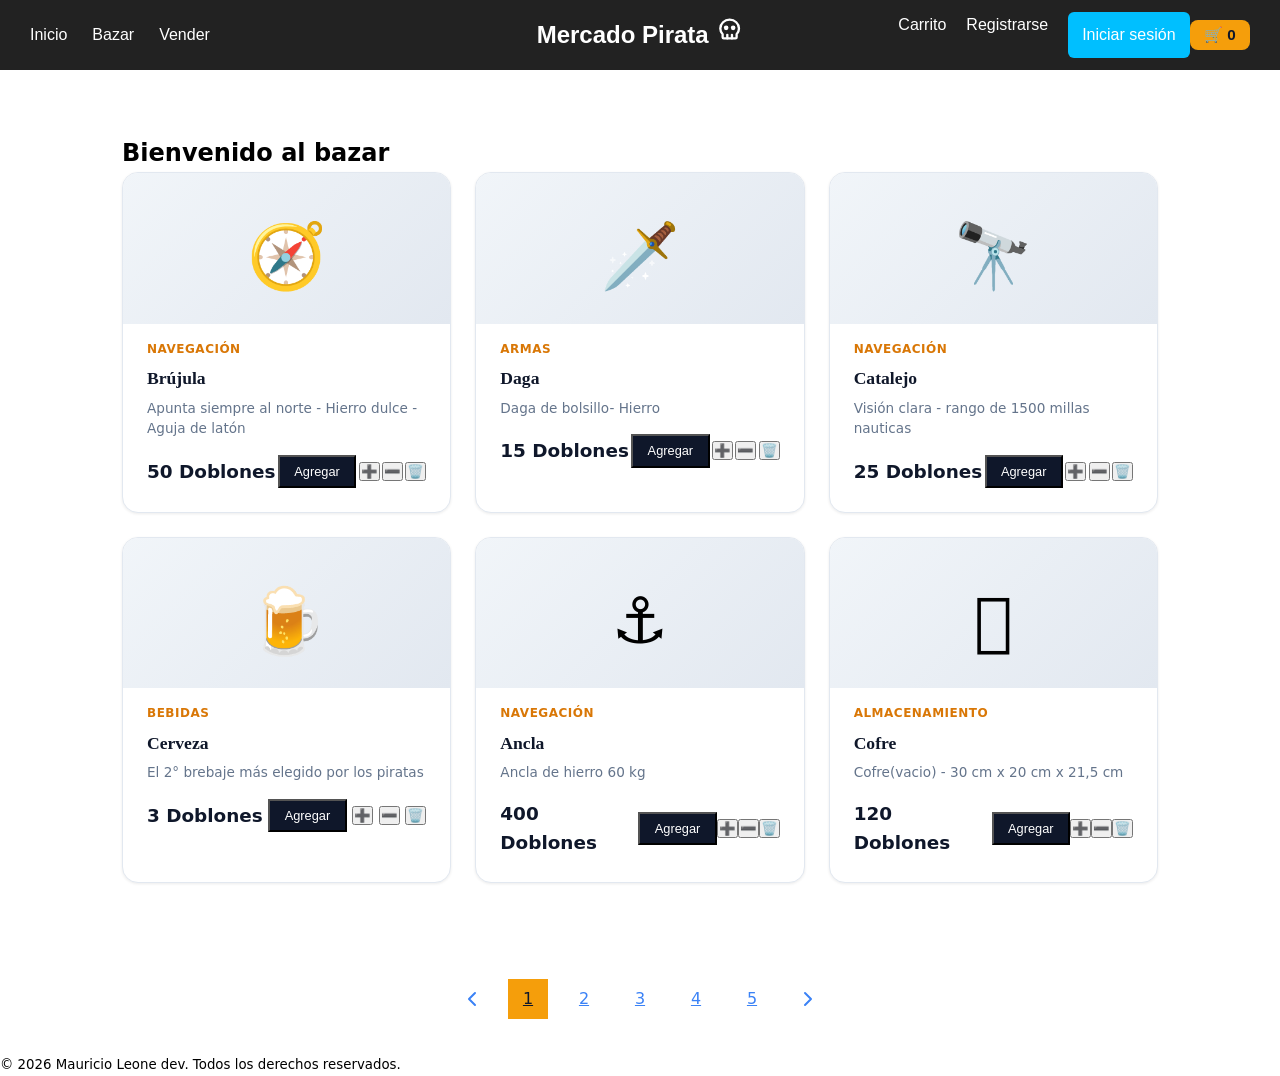
==== bazar.html @ 428a02eb "Primer commit" ====
<!DOCTYPE html>
<html lang="es">
<head>
    <meta charset="UTF-8">
    <meta name="viewport" content="width=device-width, initial-scale=1.0">
    <title>Bazar</title>

    <link rel="stylesheet" href="Style_bazar.css">
    
</head>
<body>
    <header class="menu">

    <h2 class="logo">
        <a href="index.html">Mercado Pirata
        <svg xmlns="http://www.w3.org/2000/svg"
            width="24"
            height="24"
            viewBox="0 0 24 24"
            fill="none"
            stroke="currentColor"
            stroke-width="2"
            stroke-linecap="round"
            stroke-linejoin="round">
            <path stroke="none" d="M0 0h24v24H0z" fill="none" />
            <path d="M12 4c4.418 0 8 3.358 8 7.5c0 1.901 -.755 3.637 -2 4.96l0 2.54a1 1 0 0 1 -1 1h-10a1 1 0 0 1 -1 -1v-2.54c-1.245 -1.322 -2 -3.058 -2 -4.96c0 -4.142 3.582 -7.5 8 -7.5" />
            <path d="M10 17v3" />
            <path d="M14 17v3" />
            <path d="M8 11a1 1 0 1 0 2 0a1 1 0 1 0 -2 0" />
            <path d="M14 11a1 1 0 1 0 2 0a1 1 0 1 0 -2 0" />
        </svg></a>
    </h2>

    <nav class="navegacion">
        <a href="index.html">Inicio</a>
        <a href="bazar.html">Bazar</a>
        <a href="">Vender</a>
    </nav>

    <div class="usuario">
        <a href="carrito.html">Carrito</a>
        <a href="">Registrarse</a>
        <a href="">Iniciar sesión</a>
    </div>

    <button class="header__carrito-btn" id="btnCarrito">
    🛒 <span id="contadorCarrito">0</span>
    </button>
</header>   

    <main>
        <section class="mercancias" id="mercancias">
            <h2 class="seccion__mercancias">Bienvenido al bazar</h2>
        
            <div class="producto__grilla" id="grillaProducto">

            </div>

        </section>
        

        <nav class="num-pagina">
        <a href=""><svg xmlns="http://www.w3.org/2000/svg" 
            width="24" height="24" 
            viewBox="0 0 24 24" 
            fill="none" 
            stroke="currentColor" 
            stroke-width="2" 
            stroke-linecap="round" 
            stroke-linejoin="round" 
            class="icon icon-tabler icons-tabler-outline icon-tabler-chevron-left">
            <path stroke="none" d="M0 0h24v24H0z" fill="none" />
            <path d="M15 6l-6 6l6 6" />
        </svg></a>
        <a href="" class="is-active">1</a>
        <a href="">2</a>
        <a href="">3</a>
        <a href="">4</a>
        <a href="">5</a>
        <a href=""><svg xmlns="http://www.w3.org/2000/svg" 
            width="24" 
            height="24" 
            viewBox="0 0 24 24" 
            fill="none" 
            stroke="currentColor" 
            stroke-width="2" 
            stroke-linecap="round" 
            stroke-linejoin="round" 
            class="icon icon-tabler icons-tabler-outline icon-tabler-chevron-right">
            <path stroke="none" d="M0 0h24v24H0z" fill="none" />
            <path d="M9 6l6 6l-6 6" />
        </svg></a>
        </nav>

    <footer class="copyright">
        <small>&copy; 2026 Mauricio Leone dev. Todos los derechos
    reservados.</small>
    </footer>

    </main>
    <script type="module" src="Bazar.js"></script>
</body>
</html>
---- Style_bazar.css ----
/*Reinicio los margenes, padding y bordes*/
* {
    margin: 0;
    padding: 0;
    box-sizing: border-box;
}
/*Defino cololes a utilizar*/
:root {
    /* Colores */
    --color-primario:      #0f172a;
    --color-acento:        #f59e0b;
    --color-acento-hover:  #d97706;
    --color-fondo:         #f8fafc;
    --color-fondo-card:    #ffffff;
    --color-texto:         #1e293b;
    --color-texto-suave:   #64748b;
    --color-borde:         #e2e8f0;
    --color-exito:         #22c55e;
    --color-error:         #ef4444;
    --color-badge:         #3b82f6;
    --color-badge-oferta:  #ef4444;

    /* Tipografía */
    --fuente-titulo:  'Georgia', serif;
    --fuente-cuerpo:  'Segoe UI', system-ui, sans-serif;

    /* Espaciado */
    --espaciado-xs:   0.25rem;
    --espaciado-sm:   0.5rem;
    --espaciado-md:   1rem;
    --espaciado-lg:   1.5rem;
    --espaciado-xl:   2rem;
    --espaciado-xxl:  4rem;

  /* Bordes */
    --radio-sm:  0.25rem;
    --radio-md:  0.5rem;
    --radio-lg:  1rem;

  /* Sombras */
    --sombra-sm:  0 1px 3px rgba(0,0,0,0.08);
    --sombra-md:  0 4px 12px rgba(0,0,0,0.10);
    --sombra-lg:  0 8px 24px rgba(0,0,0,0.12);

  /* Transiciones */
    --transicion: 0.2s ease;
}


body{
    font-family: system-ui;
    background-color: var(--background);
    color:var(--text-primary);
    min-height: 100vh;
    display: flex;
    flex-direction: column;
    line-height: 1.6;
}

a {
    color: var(--primary-light);
}

a:hover{
    color:var(--text-primary)
}

/* IZQUIERDA */
.navegacion {
    display: flex;
    gap: 25px;
}

/* CENTRO */
.logo {
    position: absolute;

    left: 50%;
    transform: translateX(-50%);

    display: flex;
    align-items: center;
    gap: 8px;

    margin: 0;
    white-space: nowrap;
}

/* DERECHA */
.usuario {
    display: flex;
    gap: 20px;

    margin-left: auto;
}

/* Enlaces */
.menu a {
    color: white;
    text-decoration: none;
    font-family: Arial, sans-serif;
}

.menu a:hover {
    color: #00bfff;
}

/* SVG */
.logo svg {
    width: 28px;
    height: 28px;
}.menu {
    position: relative;

    width: 100%;
    height: 70px;

    display: flex;
    align-items: center;

    padding: 0 30px;

    background-color: #222;
    color: white;
}

/* IZQUIERDA */
.nav-inicio {
    display: flex;
    gap: 25px;
}

/* CENTRO */
.logo {
    position: absolute;

    left: 50%;
    transform: translateX(-50%);

    display: flex;
    align-items: center;
    gap: 8px;

    margin: 0;
    white-space: nowrap;
}

/* DERECHA */
.usuario {
    display: flex;
    gap: 20px;

    margin-left: auto;
}

/* Enlaces */
.menu a {
    color: white;
    text-decoration: none;
    font-family: Arial, sans-serif;
}

.menu a:hover {
    color: #00bfff;
}

/* SVG */
.logo svg {
    width: 28px;
    height: 28px;
}

.usuario a:last-child {
    background-color: #00bfff;
    padding: 10px 14px;
    border-radius: 6px;
    color: white;
}

.usuario a:last-child:hover {
    background-color: #008fcc;
    color: white;
}

/*Productos grilla*/

.mercancias{
    max-width: 1100px;
    margin: 0 auto;
    padding: var(--espaciado-xxl) var(--espaciado-xl);
}

.producto__grilla{
    display: grid;
    grid-template-columns: repeat(auto-fill, minmax(280px, 1fr));
    gap: var(--espaciado-lg);
}

/*Productos lista*/

.producto {
    position: relative;
    background: var(--color-fondo-card);
    border: 1px solid var(--color-borde);
    border-radius: var(--radio-lg);
    overflow: hidden;
    box-shadow: var(--sombra-sm);
    transition: transform var(--transicion), box-shadow var(--transicion);
}

.producto:hover {
    transform: translateY(-4px);
    box-shadow: var(--sombra-lg);
}
.producto__img{
    font-size: 4rem;
    text-align: center;
    padding: var(--espaciado-xl) var(--espaciado-md) var(--espaciado-md);
    background: linear-gradient(135deg, #f1f5f9, #e2e8f0);
}
.producto__img{
    font-size: 4rem;
    text-align: center;
    padding: var(--espaciado-xl) var(--espaciado-md) var(--espaciado-md);
    background: linear-gradient(135deg, #f1f5f9, #e2e8f0);
}

.producto__cuerpo {
    padding: var(--espaciado-md) var(--espaciado-lg) var(--espaciado-lg);
    display: flex;
    flex-direction: column;
    gap: var(--espaciado-sm);
}

.producto__categoria {
    font-size: 0.75rem;
    font-weight: 600;
    text-transform: uppercase;
    letter-spacing: 0.5px;
    color: var(--color-acento-hover);
}

.producto__nombre {
    font-family: var(--fuente-titulo);
    font-size: 1.1rem;
    color: var(--color-primario);
    line-height: 1.3;
}

.producto__descripcion {
    font-size: 0.85rem;
    color: var(--color-texto-suave);
    line-height: 1.5;
}

.producto__footer {
    display: flex;
    align-items: center;
    justify-content: space-between;
    margin-top: var(--espaciado-sm);
}

.producto__precio {
    font-size: 1.15rem;
    font-weight: 700;
    color: var(--color-primario);
}

/*Botones*/
.btn {
    display: inline-flex;
    align-items: center;
    justify-content: center;
    gap: var(--espaciado-sm);
    padding: 0.6rem 1.25rem;
    border: none;
    border-radius: var(--radio-md);
    font-family: var(--fuente-cuerpo);
    font-size: 0.9rem;
    font-weight: 600;
    cursor: pointer;
    transition: background-color var(--transicion), transform var(--transicion), box-shadow var(--transicion);
}

.btn:active { transform: scale(0.97); }

.btn--primario {
    background-color: var(--color-acento);
    color: var(--color-primario);
}
.btn--primario:hover {
    background-color: var(--color-acento-hover);
    box-shadow: var(--sombra-sm);
}

.btn--secundario {
    background-color: transparent;
    color: var(--color-texto-suave);
    border: 1px solid var(--color-borde);
}
.btn--secundario:hover {
    background-color: var(--color-fondo);
    border-color: var(--color-texto-suave);
}

.btn--agregar {
    background-color: var(--color-primario);
    color: #fff;
    font-size: 0.8rem;
    padding: 0.45rem 0.9rem;
}
.btn--agregar:hover {
    background-color: #1e3a5f;
    box-shadow: var(--sombra-sm);
}
.btn--agregar.agregado {
    background-color: var(--color-exito);
}

.btn--bloque {
    width: 100%;
    margin-top: var(--espaciado-sm);
}

.header__carrito-btn {
    background: var(--color-acento);
    color: var(--color-primario);
    border: none;
    border-radius: var(--radio-md);
    padding: 0.4rem 0.9rem;
    font-size: 0.95rem;
    font-weight: 700;
    cursor: pointer;
    transition: background-color var(--transicion), transform var(--transicion);
}
.header__carrito-btn:hover {
    background-color: var(--color-acento-hover);
    transform: scale(1.05);
}

/*Numeros de páginas*/

.num-pagina{
    display: flex;  
    justify-content: center;
    gap: 1rem;
    margin-block: 2rem;

    a{
        display: flex;
        align-items: center;
        justify-content: center;
        width: 2.5rem;
        height: 2.5rem;
        color:#09f;
    
        &:hover, &:focus{
            background-color: white;
        }

        &.is-active{
            background-color: #00bfff;
            color: white;
            pointer-events: none;
        }
    }
}.num-pagina{
    display: flex;  
    justify-content: center;
    gap: 1rem;
    margin-block: 2rem;

    a{
        display: flex;
        align-items: center;
        justify-content: center;
        width: 2.5rem;
        height: 2.5rem;
        color: var(--color-badge);
    
        &:hover, &:focus{
            background-color: var(--color-acento-hover);
        }

        &.is-active{
            background-color:var(--color-acento);
            color: var(--color-primario);
            pointer-events: none;
        }
    }
}
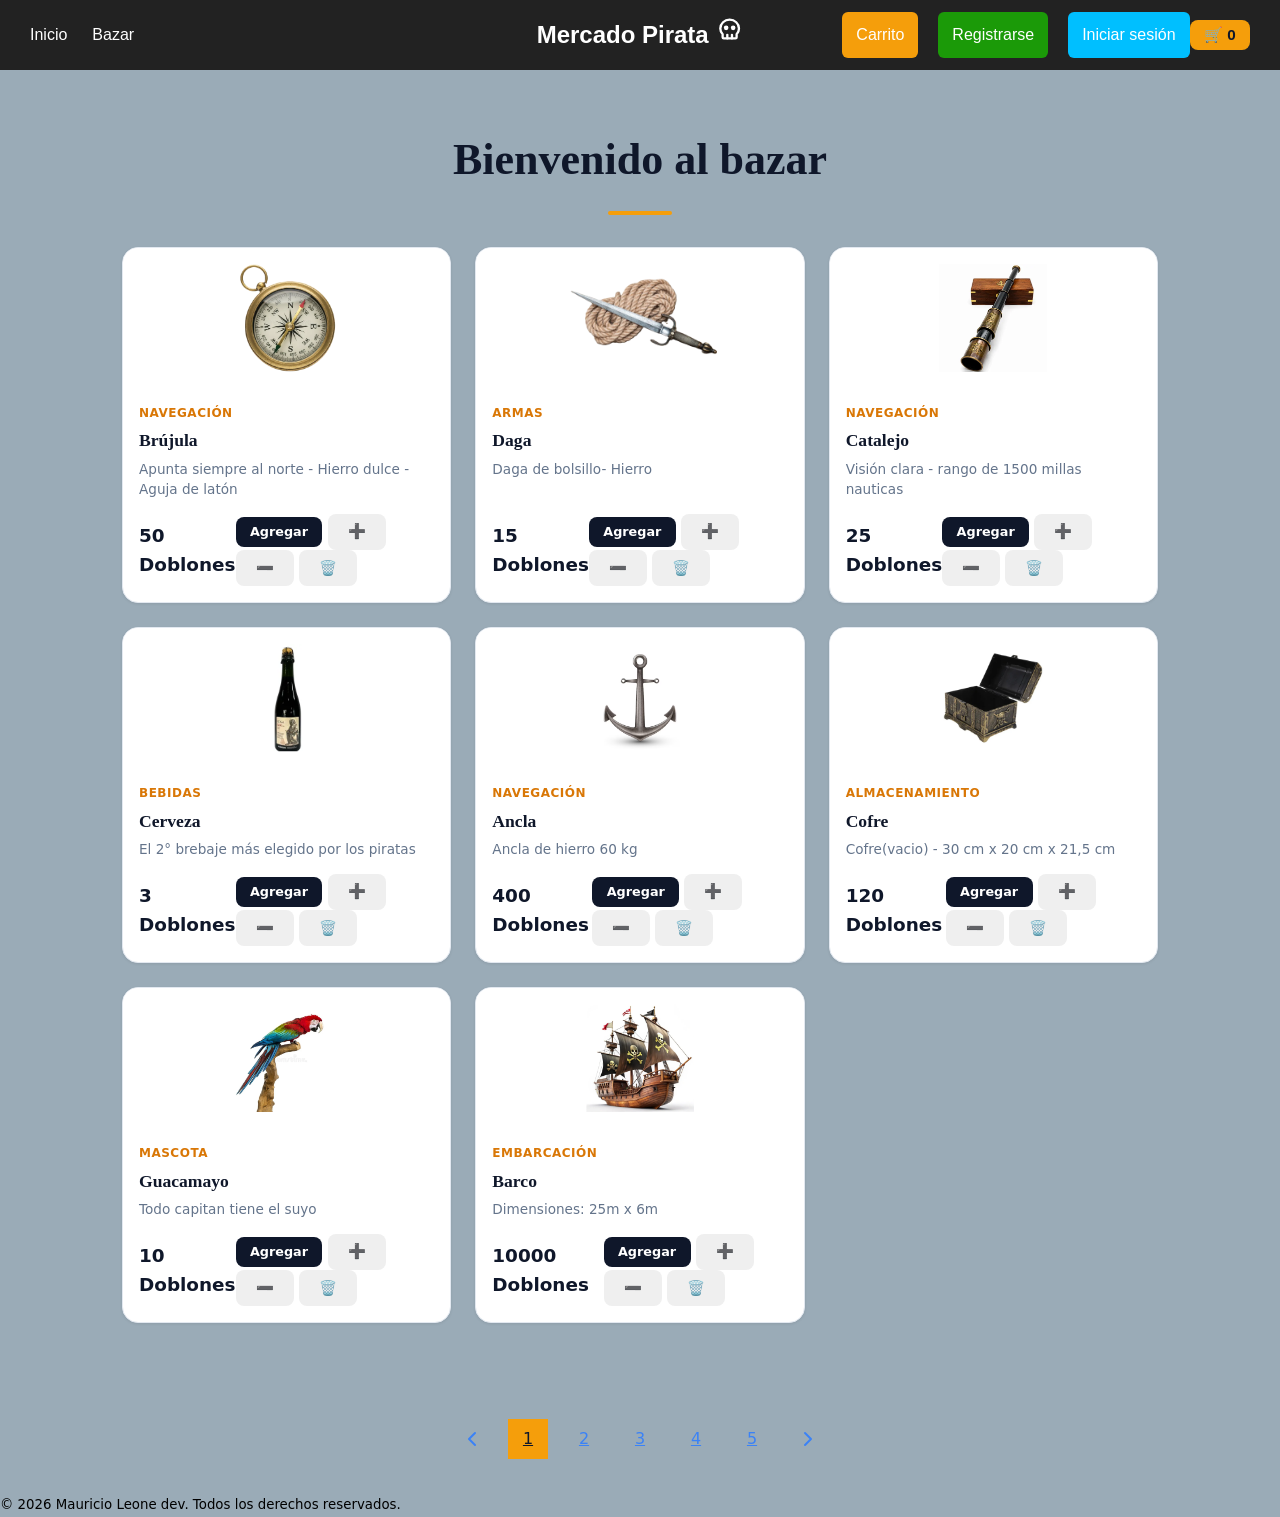
==== commit 2309eefc: "cambios esteticos, formularios para inicio de sesión/registro" ====
--- a/bazar.html
+++ b/bazar.html
@@ -34,13 +34,12 @@
     <nav class="navegacion">
         <a href="index.html">Inicio</a>
         <a href="bazar.html">Bazar</a>
-        <a href="">Vender</a>
     </nav>
 
     <div class="usuario">
         <a href="carrito.html">Carrito</a>
-        <a href="">Registrarse</a>
-        <a href="">Iniciar sesión</a>
+        <a href="registro.html">Registrarse</a>
+        <a href="login.html">Iniciar sesión</a>
     </div>
 
     <button class="header__carrito-btn" id="btnCarrito">
@@ -57,7 +56,7 @@
             </div>
 
         </section>
-        
+
 
         <nav class="num-pagina">
         <a href=""><svg xmlns="http://www.w3.org/2000/svg" 
--- a/Style_bazar.css
+++ b/Style_bazar.css
@@ -10,7 +10,7 @@
     --color-primario:      #0f172a;
     --color-acento:        #f59e0b;
     --color-acento-hover:  #d97706;
-    --color-fondo:         #f8fafc;
+    --color-fondo:         #9aabb7;
     --color-fondo-card:    #ffffff;
     --color-texto:         #1e293b;
     --color-texto-suave:   #64748b;
@@ -49,7 +49,7 @@
 
 body{
     font-family: system-ui;
-    background-color: var(--background);
+    background-color: var(--color-fondo);
     color:var(--text-primary);
     min-height: 100vh;
     display: flex;
@@ -169,6 +169,27 @@
     width: 28px;
     height: 28px;
 }
+.usuario a:first-child {
+    background-color: var(--color-acento);
+    padding: 10px 14px;
+    border-radius: 6px;
+    color: white;
+}
+.usuario a:first-child:hover {
+    background-color: var(--color-acento-hover);
+    color: white;
+}
+
+.usuario a:nth-child(2) {
+    background-color: #1b9a08;
+    padding: 10px 14px;
+    border-radius: 6px;
+    color: white;
+}
+.usuario a:nth-child(2):hover {
+    background-color: #0f7a06;
+    color: white;
+}
 
 .usuario a:last-child {
     background-color: #00bfff;
@@ -190,6 +211,27 @@
     padding: var(--espaciado-xxl) var(--espaciado-xl);
 }
 
+.seccion__mercancias{
+    display: flex;
+    flex-direction: column;
+    align-items: center;
+    gap: var(--espaciado-lg);
+    margin-bottom: var(--espaciado-xl);
+    color: var(--color-primario);
+    font-family: var(--fuente-titulo);
+    font-size: clamp(2rem, 4vw, 2.75rem);
+    line-height: 1.2;
+    text-align: center;
+}
+
+.seccion__mercancias::after{
+    content: "";
+    width: 4rem;
+    height: 0.25rem;
+    border-radius: var(--radio-sm);
+    background-color: var(--color-acento);
+}
+
 .producto__grilla{
     display: grid;
     grid-template-columns: repeat(auto-fill, minmax(280px, 1fr));
@@ -199,6 +241,8 @@
 /*Productos lista*/
 
 .producto {
+    display: flex;
+    flex-direction: column;
     position: relative;
     background: var(--color-fondo-card);
     border: 1px solid var(--color-borde);
@@ -212,24 +256,30 @@
     transform: translateY(-4px);
     box-shadow: var(--sombra-lg);
 }
-.producto__img{
-    font-size: 4rem;
-    text-align: center;
-    padding: var(--espaciado-xl) var(--espaciado-md) var(--espaciado-md);
-    background: linear-gradient(135deg, #f1f5f9, #e2e8f0);
-}
-.producto__img{
-    font-size: 4rem;
-    text-align: center;
-    padding: var(--espaciado-xl) var(--espaciado-md) var(--espaciado-md);
-    background: linear-gradient(135deg, #f1f5f9, #e2e8f0);
-}
-
+.producto__img {
+    display: flex;
+    align-items: center;
+    justify-content: center;
+    height: 140px;              /* alto fijo del área de imagen */
+    padding: var(--espaciado-md, 1rem);
+    background: var(--color-fondo-card);
+}
+
+.producto__img img {
+    display: block;
+    max-width: 100%;
+    max-height: 100%;
+    width: auto;
+    height: auto;
+    object-fit: contain;
+}
 .producto__cuerpo {
-    padding: var(--espaciado-md) var(--espaciado-lg) var(--espaciado-lg);
+    flex: 1;
+    min-width: 0;
     display: flex;
     flex-direction: column;
-    gap: var(--espaciado-sm);
+    gap: 0.4rem;                /* separación entre categoría, nombre, descripción */
+    padding: var(--espaciado-md, 1rem);
 }
 
 .producto__categoria {
@@ -257,7 +307,8 @@
     display: flex;
     align-items: center;
     justify-content: space-between;
-    margin-top: var(--espaciado-sm);
+    margin-top: auto;           /* empuja el footer al fondo para que todas las cards queden alineadas */
+    padding-top: var(--espaciado-sm);
 }
 
 .producto__precio {
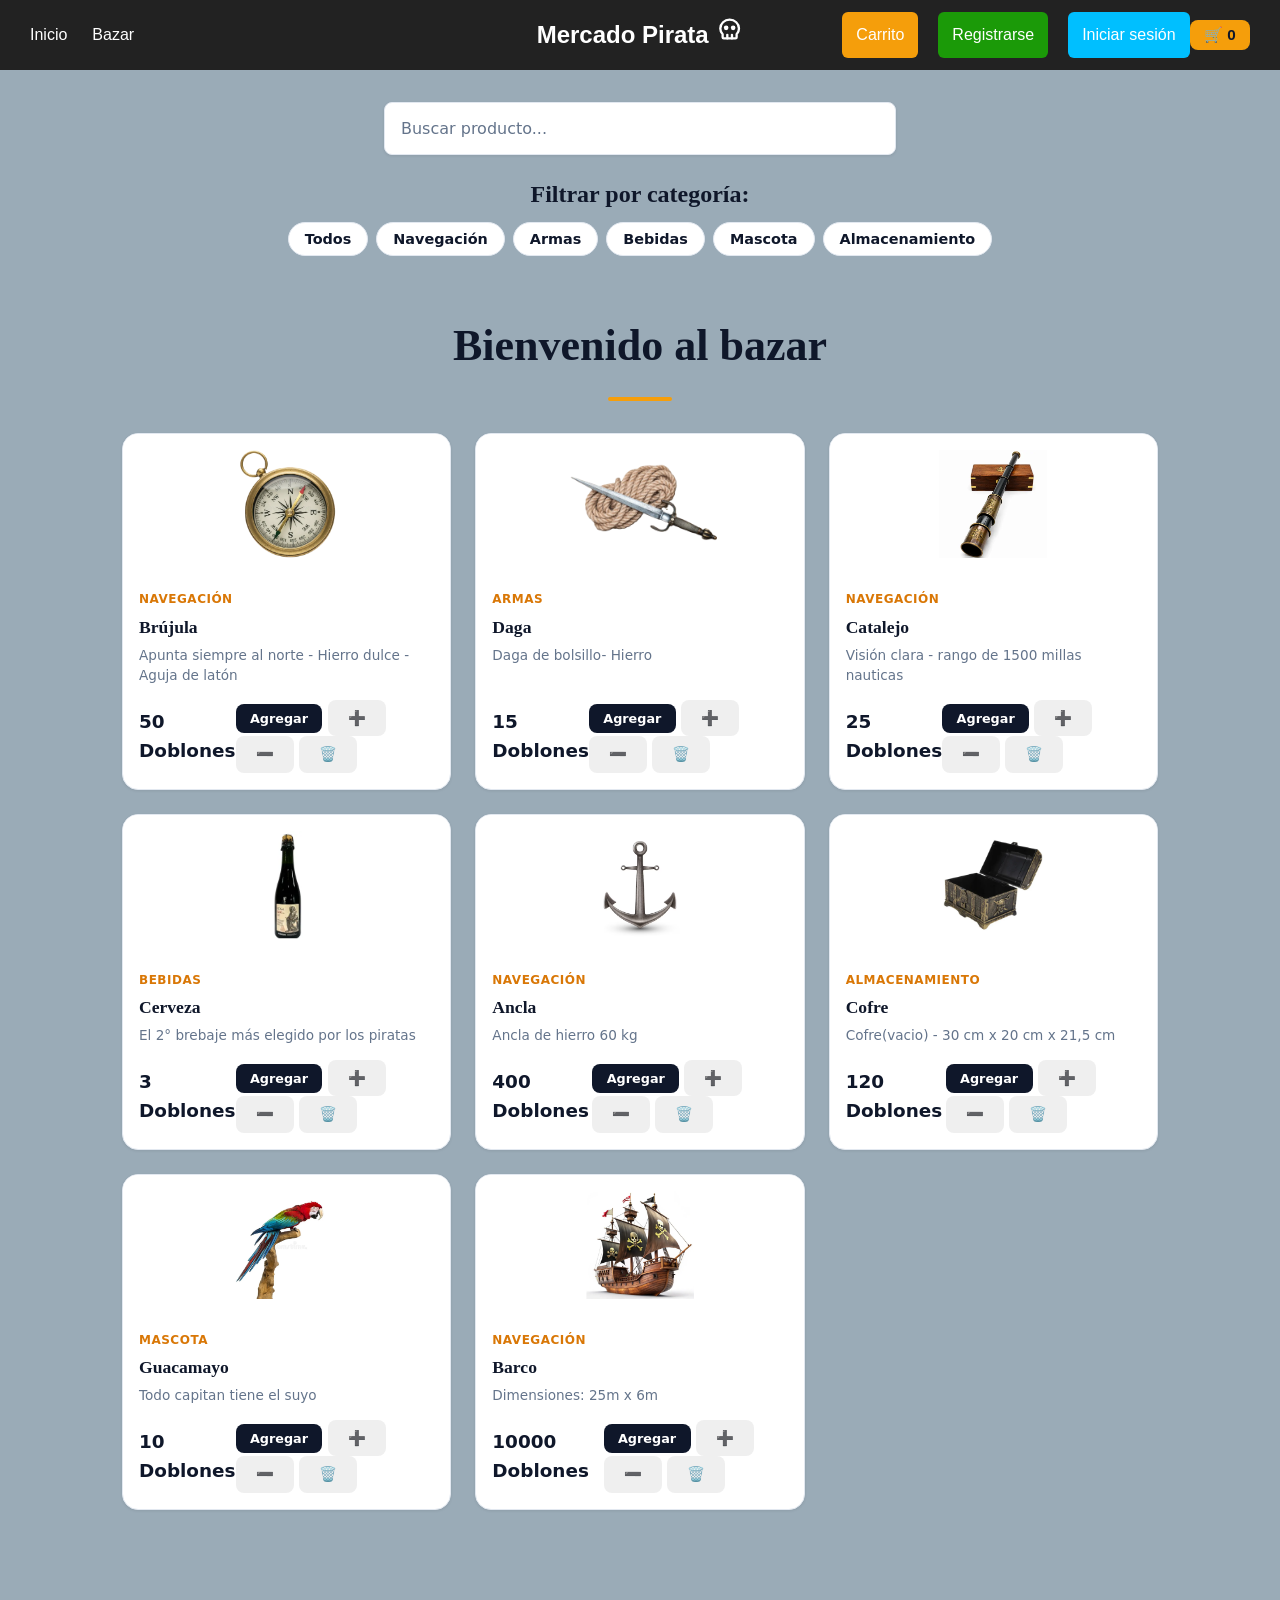
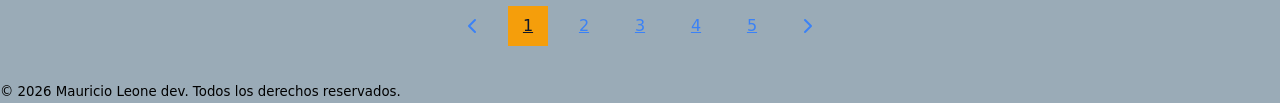
==== commit a4d31b05: "creación de funciones: debounce, renderProductos, normalizar, buscarProductos. Incorporación de busq" ====
--- a/bazar.html
+++ b/bazar.html
@@ -48,6 +48,17 @@
 </header>   
 
     <main>
+
+        <input type="text" class="buscador" id="buscador" placeholder="Buscar producto...">
+        <section class="filtros">
+            <h3>Filtrar por categoría:</h3>
+            <button class="filtro" data-categoria="todos">Todos</button>
+            <button class="filtro" data-categoria="navegacion">Navegación</button>
+            <button class="filtro" data-categoria="armas">Armas</button>
+            <button class="filtro" data-categoria="bebidas">Bebidas</button>
+            <button class="filtro" data-categoria="mascota">Mascota</button>
+            <button class="filtro" data-categoria="almacenamiento">Almacenamiento</button>
+        </section>
         <section class="mercancias" id="mercancias">
             <h2 class="seccion__mercancias">Bienvenido al bazar</h2>
         
--- a/Style_bazar.css
+++ b/Style_bazar.css
@@ -205,6 +205,81 @@
 
 /*Productos grilla*/
 
+.buscador {
+    display: block;
+    width: min(100% - 2rem, 32rem);
+    margin: var(--espaciado-xl) auto 0;
+    padding: 0.8rem 1rem;
+    border: 1px solid var(--color-borde);
+    border-radius: var(--radio-md);
+    background-color: var(--color-fondo-card);
+    box-shadow: var(--sombra-sm);
+    color: var(--color-texto);
+    font: inherit;
+    transition: border-color var(--transicion), box-shadow var(--transicion);
+}
+
+.buscador::placeholder {
+    color: var(--color-texto-suave);
+}
+
+.buscador:focus {
+    outline: none;
+    border-color: var(--color-acento);
+    box-shadow: 0 0 0 3px rgba(245, 158, 11, 0.2);
+}
+
+.filtros {
+    display: flex;
+    flex-wrap: wrap;
+    align-items: center;
+    justify-content: center;
+    gap: var(--espaciado-sm);
+    max-width: 1100px;
+    margin: var(--espaciado-lg) auto 0;
+    padding: 0 var(--espaciado-xl);
+}
+
+.filtros h3 {
+    flex-basis: 100%;
+    margin-bottom: var(--espaciado-xs);
+    color: var(--color-primario);
+    font-family: var(--fuente-titulo);
+    font-size: clamp(1.2rem, 2.5vw, 1.5rem);
+    line-height: 1.3;
+    text-align: center;
+}
+
+.filtro {
+    display: inline-flex;
+    align-items: center;
+    justify-content: center;
+    padding: 0.5rem 1rem;
+    border: 1px solid var(--color-borde);
+    border-radius: 999px;
+    background-color: var(--color-fondo-card);
+    color: var(--color-primario);
+    font: 600 0.9rem var(--fuente-cuerpo);
+    cursor: pointer;
+    transition: background-color var(--transicion), border-color var(--transicion),
+        color var(--transicion), box-shadow var(--transicion), transform var(--transicion);
+}
+
+.filtro:hover {
+    border-color: var(--color-acento);
+    background-color: var(--color-acento);
+    box-shadow: var(--sombra-sm);
+}
+
+.filtro:focus-visible {
+    outline: 3px solid rgba(245, 158, 11, 0.35);
+    outline-offset: 2px;
+}
+
+.filtro:active {
+    transform: scale(0.97);
+}
+
 .mercancias{
     max-width: 1100px;
     margin: 0 auto;
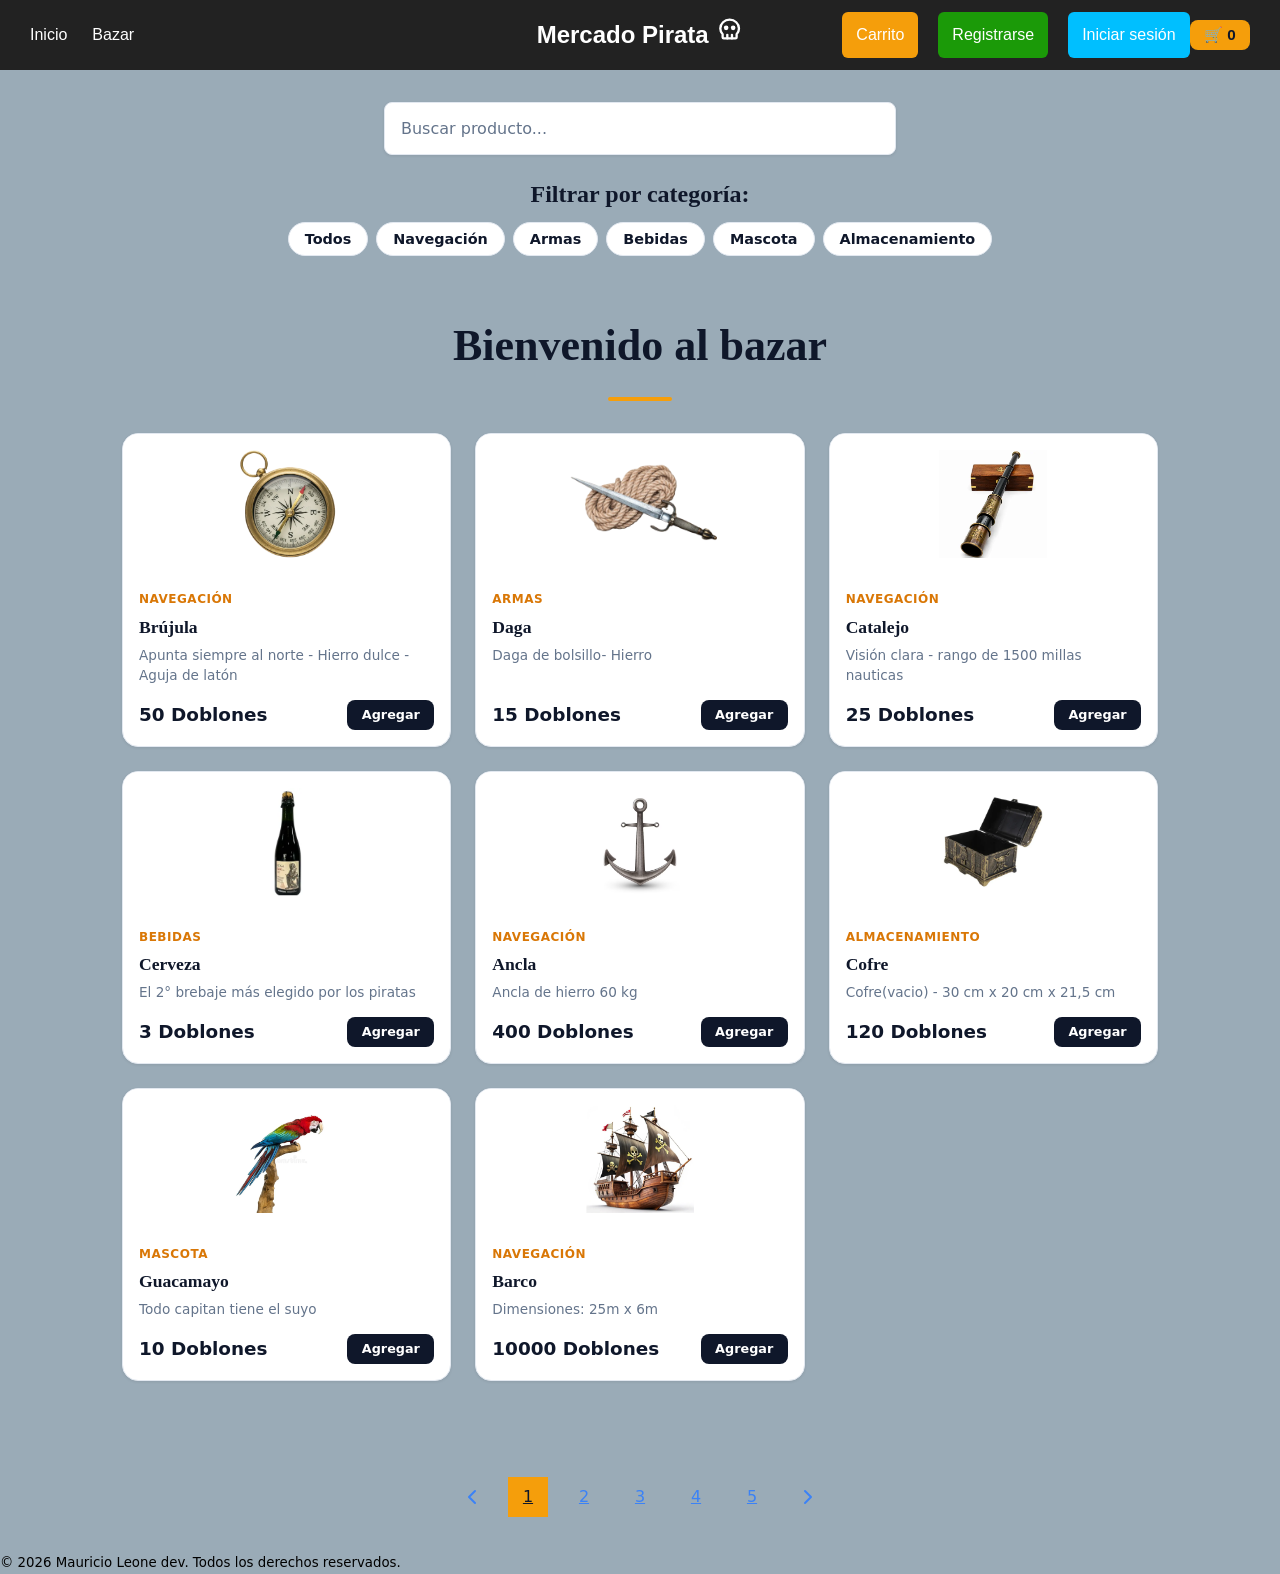
==== commit 92795094: "Incorporaciones de los botones sumar, restar y borrar en cada item del carrito. Eliminación de los b" ====
--- a/bazar.html
+++ b/bazar.html
@@ -42,7 +42,7 @@
         <a href="login.html">Iniciar sesión</a>
     </div>
 
-    <button class="header__carrito-btn" id="btnCarrito">
+    <button class="header__carrito-btn" id="btnCarrito" >
     🛒 <span id="contadorCarrito">0</span>
     </button>
 </header>   
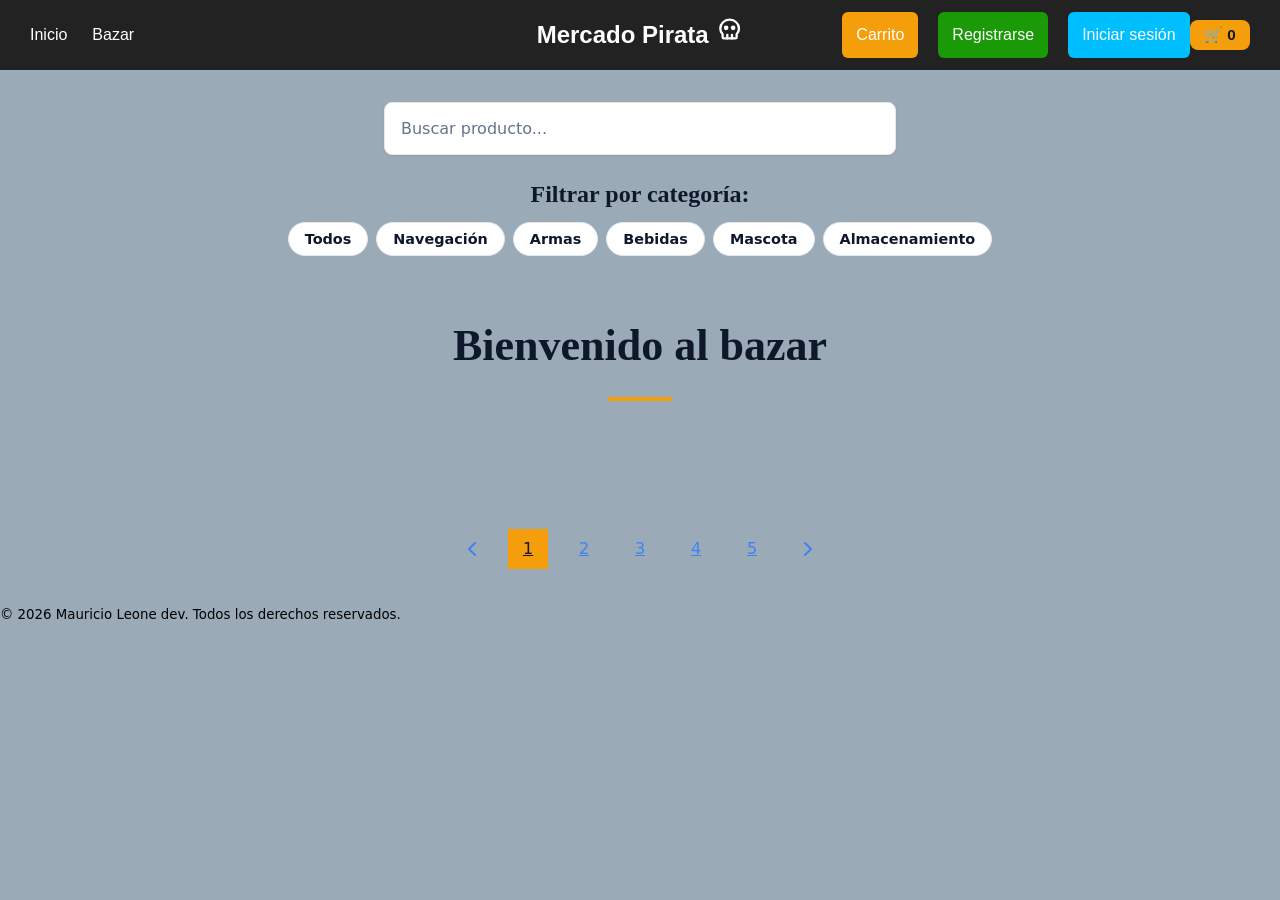
==== commit 1734d565: "Incorporación de preventDefault() en el submit y validación mediante js en el formulario.html y logi" ====
--- a/bazar.html
+++ b/bazar.html
@@ -108,6 +108,6 @@
     </footer>
 
     </main>
-    <script type="module" src="Bazar.js"></script>
+    <script type="module" src="bazar.js"></script>
 </body>
 </html>
